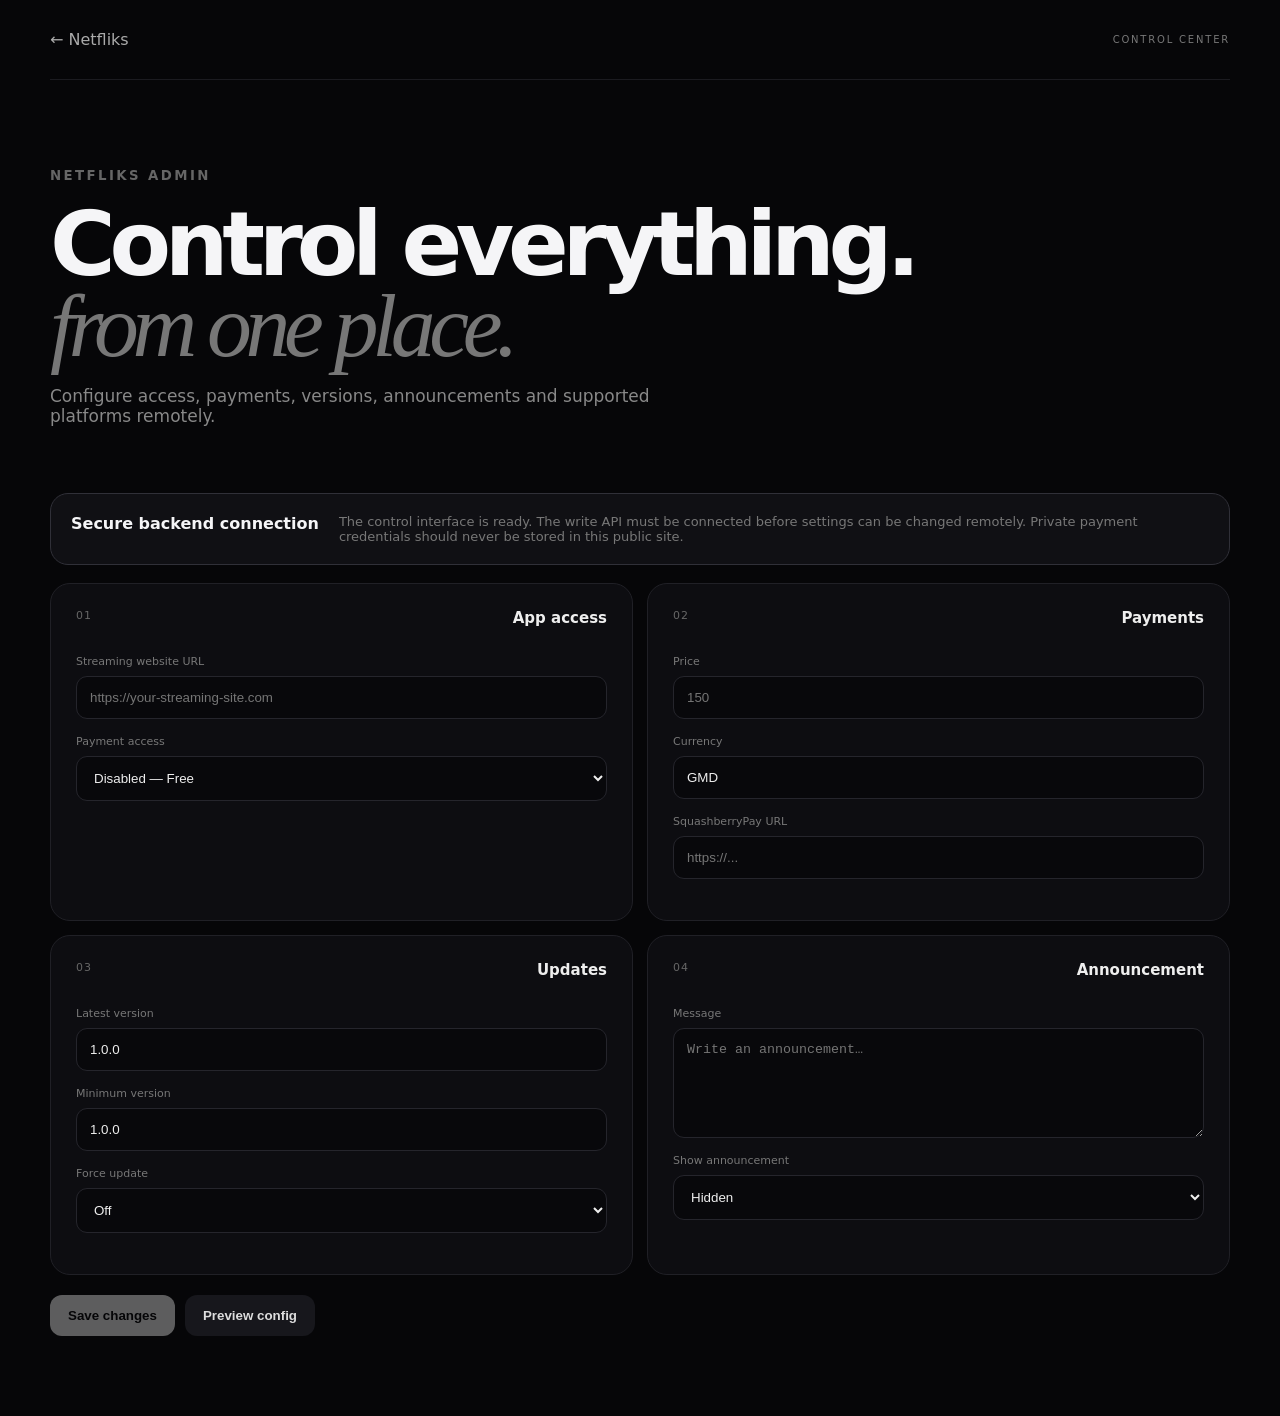
==== admin.html @ f32c129e "Redesign Netfliks site with animated product experience and admin console" ====
<!doctype html>
<html lang="en">
<head>
<meta charset="utf-8"><meta name="viewport" content="width=device-width,initial-scale=1">
<title>Netfliks Control Center</title><link rel="stylesheet" href="admin.css">
</head>
<body>
<div class="admin-shell">
<header><a href="index.html" class="back">← Netfliks</a><span class="badge">CONTROL CENTER</span></header>
<section class="admin-hero"><small>NETFLIKS ADMIN</small><h1>Control everything.<br><i>from one place.</i></h1><p>Configure access, payments, versions, announcements and supported platforms remotely.</p></section>
<div class="notice"><b>Secure backend connection</b><span>The control interface is ready. The write API must be connected before settings can be changed remotely. Private payment credentials should never be stored in this public site.</span></div>
<section class="panel-grid">
<article class="panel"><div class="panel-top"><span>01</span><b>App access</b></div><label>Streaming website URL<input id="siteUrl" placeholder="https://your-streaming-site.com"></label><label>Payment access<select id="paymentEnabled"><option value="false">Disabled — Free</option><option value="true">Enabled — Paid</option></select></label></article>
<article class="panel"><div class="panel-top"><span>02</span><b>Payments</b></div><label>Price<input id="price" type="number" placeholder="150"></label><label>Currency<input id="currency" value="GMD"></label><label>SquashberryPay URL<input id="paymentUrl" placeholder="https://..."></label></article>
<article class="panel"><div class="panel-top"><span>03</span><b>Updates</b></div><label>Latest version<input id="latestVersion" value="1.0.0"></label><label>Minimum version<input id="minimumVersion" value="1.0.0"></label><label>Force update<select id="forceUpdate"><option value="false">Off</option><option value="true">On</option></select></label></article>
<article class="panel"><div class="panel-top"><span>04</span><b>Announcement</b></div><label>Message<textarea id="announcement" placeholder="Write an announcement…"></textarea></label><label>Show announcement<select id="announcementEnabled"><option value="false">Hidden</option><option value="true">Visible</option></select></label></article>
</section>
<div class="admin-actions"><button id="save" disabled>Save changes</button><button id="preview">Preview config</button></div>
<pre id="output"></pre>
</div><script src="admin.js"></script>
</body></html>
---- admin.css ----
*{box-sizing:border-box}body{margin:0;background:#060608;color:#f5f5f7;font-family:Inter,system-ui,sans-serif}.admin-shell{width:min(1180px,calc(100% - 36px));margin:auto;padding-bottom:80px}header{height:80px;display:flex;align-items:center;justify-content:space-between;border-bottom:1px solid #1b1b20}.back{color:#aaa;text-decoration:none}.badge{font-size:10px;letter-spacing:.18em;color:#777}.admin-hero{padding:85px 0 50px}.admin-hero small{color:#666;letter-spacing:.18em;font-weight:800}.admin-hero h1{font-size:clamp(52px,7vw,90px);line-height:.9;letter-spacing:-.07em;margin:20px 0}.admin-hero i{font-family:Georgia,serif;color:#777;font-weight:400}.admin-hero p{color:#888;max-width:620px;font-size:17px}.notice{border:1px solid #303038;border-radius:18px;padding:20px;background:#101014;display:flex;gap:20px;margin-bottom:18px}.notice b{white-space:nowrap}.notice span{color:#777;font-size:13px}.panel-grid{display:grid;grid-template-columns:1fr 1fr;gap:14px}.panel{border:1px solid #202026;border-radius:20px;padding:25px;background:#0d0d11}.panel-top{display:flex;justify-content:space-between;color:#666;font-size:11px;letter-spacing:.08em;margin-bottom:28px}.panel-top b{color:#eee;font-size:15px;letter-spacing:0}.panel label{display:block;color:#777;font-size:11px;margin:16px 0}.panel input,.panel select,.panel textarea{display:block;width:100%;margin-top:8px;background:#08080b;border:1px solid #25252c;border-radius:11px;padding:13px;color:#eee;outline:none}.panel textarea{min-height:110px;resize:vertical}.admin-actions{display:flex;gap:10px;margin-top:20px}.admin-actions button{border:0;border-radius:12px;padding:13px 18px;font-weight:800;cursor:pointer}.admin-actions button:first-child{background:#fff;color:#050507}.admin-actions button:disabled{opacity:.35;cursor:not-allowed}.admin-actions button:last-child{background:#17171c;color:#ddd}pre{display:none;margin-top:20px;background:#0b0b0e;border:1px solid #202026;border-radius:15px;padding:18px;white-space:pre-wrap;color:#aaa}@media(max-width:700px){.panel-grid{grid-template-columns:1fr}.notice{display:block}.notice span{display:block;margin-top:10px}}
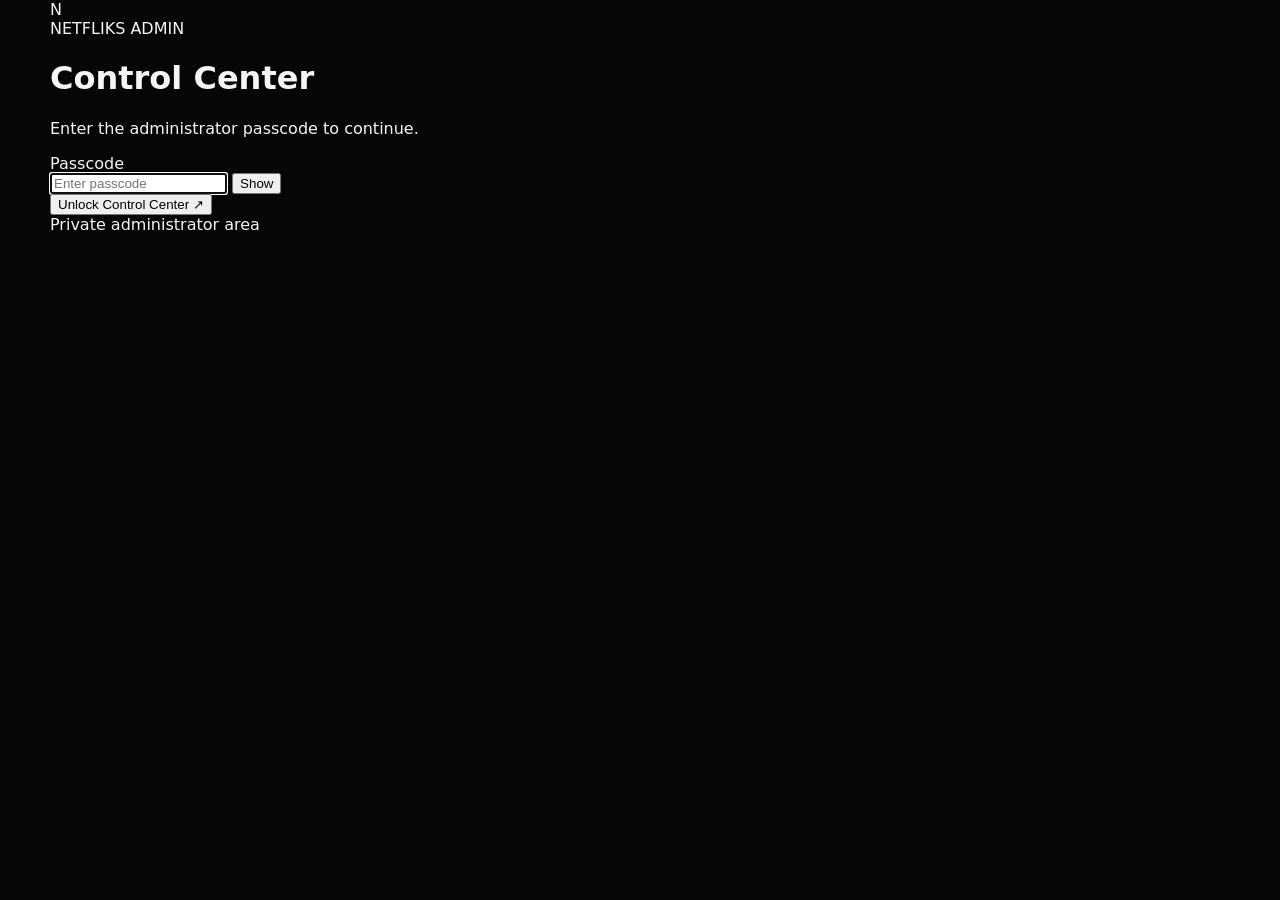
==== commit 7ccad271: "feat: add protected Netfliks admin gate" ====
--- a/admin.html
+++ b/admin.html
@@ -2,20 +2,83 @@
 <html lang="en">
 <head>
 <meta charset="utf-8"><meta name="viewport" content="width=device-width,initial-scale=1">
-<title>Netfliks Control Center</title><link rel="stylesheet" href="admin.css">
+<title>Netfliks Control Center</title>
+<link rel="stylesheet" href="admin.css">
 </head>
 <body>
 <div class="admin-shell">
-<header><a href="index.html" class="back">← Netfliks</a><span class="badge">CONTROL CENTER</span></header>
-<section class="admin-hero"><small>NETFLIKS ADMIN</small><h1>Control everything.<br><i>from one place.</i></h1><p>Configure access, payments, versions, announcements and supported platforms remotely.</p></section>
-<div class="notice"><b>Secure backend connection</b><span>The control interface is ready. The write API must be connected before settings can be changed remotely. Private payment credentials should never be stored in this public site.</span></div>
-<section class="panel-grid">
-<article class="panel"><div class="panel-top"><span>01</span><b>App access</b></div><label>Streaming website URL<input id="siteUrl" placeholder="https://your-streaming-site.com"></label><label>Payment access<select id="paymentEnabled"><option value="false">Disabled — Free</option><option value="true">Enabled — Paid</option></select></label></article>
-<article class="panel"><div class="panel-top"><span>02</span><b>Payments</b></div><label>Price<input id="price" type="number" placeholder="150"></label><label>Currency<input id="currency" value="GMD"></label><label>SquashberryPay URL<input id="paymentUrl" placeholder="https://..."></label></article>
-<article class="panel"><div class="panel-top"><span>03</span><b>Updates</b></div><label>Latest version<input id="latestVersion" value="1.0.0"></label><label>Minimum version<input id="minimumVersion" value="1.0.0"></label><label>Force update<select id="forceUpdate"><option value="false">Off</option><option value="true">On</option></select></label></article>
-<article class="panel"><div class="panel-top"><span>04</span><b>Announcement</b></div><label>Message<textarea id="announcement" placeholder="Write an announcement…"></textarea></label><label>Show announcement<select id="announcementEnabled"><option value="false">Hidden</option><option value="true">Visible</option></select></label></article>
-</section>
-<div class="admin-actions"><button id="save" disabled>Save changes</button><button id="preview">Preview config</button></div>
-<pre id="output"></pre>
-</div><script src="admin.js"></script>
-</body></html>+  <div id="loginGate" class="login-gate">
+    <div class="login-card">
+      <div class="login-mark">N</div>
+      <div class="login-kicker">NETFLIKS ADMIN</div>
+      <h1>Control Center</h1>
+      <p>Enter the administrator passcode to continue.</p>
+      <form id="loginForm" autocomplete="off">
+        <label for="passcode">Passcode</label>
+        <div class="pass-wrap">
+          <input id="passcode" type="password" inputmode="text" autocomplete="current-password" placeholder="Enter passcode" autofocus>
+          <button type="button" id="togglePass" aria-label="Show passcode">Show</button>
+        </div>
+        <div id="loginError" class="login-error" aria-live="polite"></div>
+        <button class="login-button" type="submit">Unlock Control Center <span>↗</span></button>
+      </form>
+      <div class="login-foot">Private administrator area</div>
+    </div>
+  </div>
+
+  <div id="adminApp" class="admin-app" hidden>
+    <header>
+      <a href="index.html" class="back">← Netfliks</a>
+      <span class="badge">CONTROL CENTER</span>
+      <button id="lock" class="lock-button" type="button">Lock</button>
+    </header>
+
+    <section class="admin-hero">
+      <small>NETFLIKS ADMIN</small>
+      <h1>Control everything.<br><i>from one place.</i></h1>
+      <p>Configure access, payments, versions, announcements and supported platforms remotely.</p>
+    </section>
+
+    <div class="notice">
+      <b>Secure backend connection</b>
+      <span>The control interface is protected by an administrator gate. Remote saving still requires the secure backend connection; never place private payment credentials or API tokens in this public page.</span>
+    </div>
+
+    <section class="panel-grid">
+      <article class="panel">
+        <div class="panel-top"><span>01</span><b>App access</b></div>
+        <label>Streaming website URL<input id="siteUrl" placeholder="https://your-streaming-site.com"></label>
+        <label>Payment access<select id="paymentEnabled"><option value="false">Disabled — Free</option><option value="true">Enabled — Paid</option></select></label>
+      </article>
+
+      <article class="panel">
+        <div class="panel-top"><span>02</span><b>Payments</b></div>
+        <label>Price<input id="price" type="number" placeholder="150"></label>
+        <label>Currency<input id="currency" value="GMD"></label>
+        <label>SquashberryPay URL<input id="paymentUrl" placeholder="https://..."></label>
+      </article>
+
+      <article class="panel">
+        <div class="panel-top"><span>03</span><b>Updates</b></div>
+        <label>Latest version<input id="latestVersion" value="1.0.0"></label>
+        <label>Minimum version<input id="minimumVersion" value="1.0.0"></label>
+        <label>Force update<select id="forceUpdate"><option value="false">Off</option><option value="true">On</option></select></label>
+      </article>
+
+      <article class="panel">
+        <div class="panel-top"><span>04</span><b>Announcement</b></div>
+        <label>Message<textarea id="announcement" placeholder="Write an announcement…"></textarea></label>
+        <label>Show announcement<select id="announcementEnabled"><option value="false">Hidden</option><option value="true">Visible</option></select></label>
+      </article>
+    </section>
+
+    <div class="admin-actions">
+      <button id="save" disabled>Save changes</button>
+      <button id="preview">Preview config</button>
+    </div>
+    <pre id="output"></pre>
+  </div>
+</div>
+<script src="admin.js"></script>
+</body>
+</html>
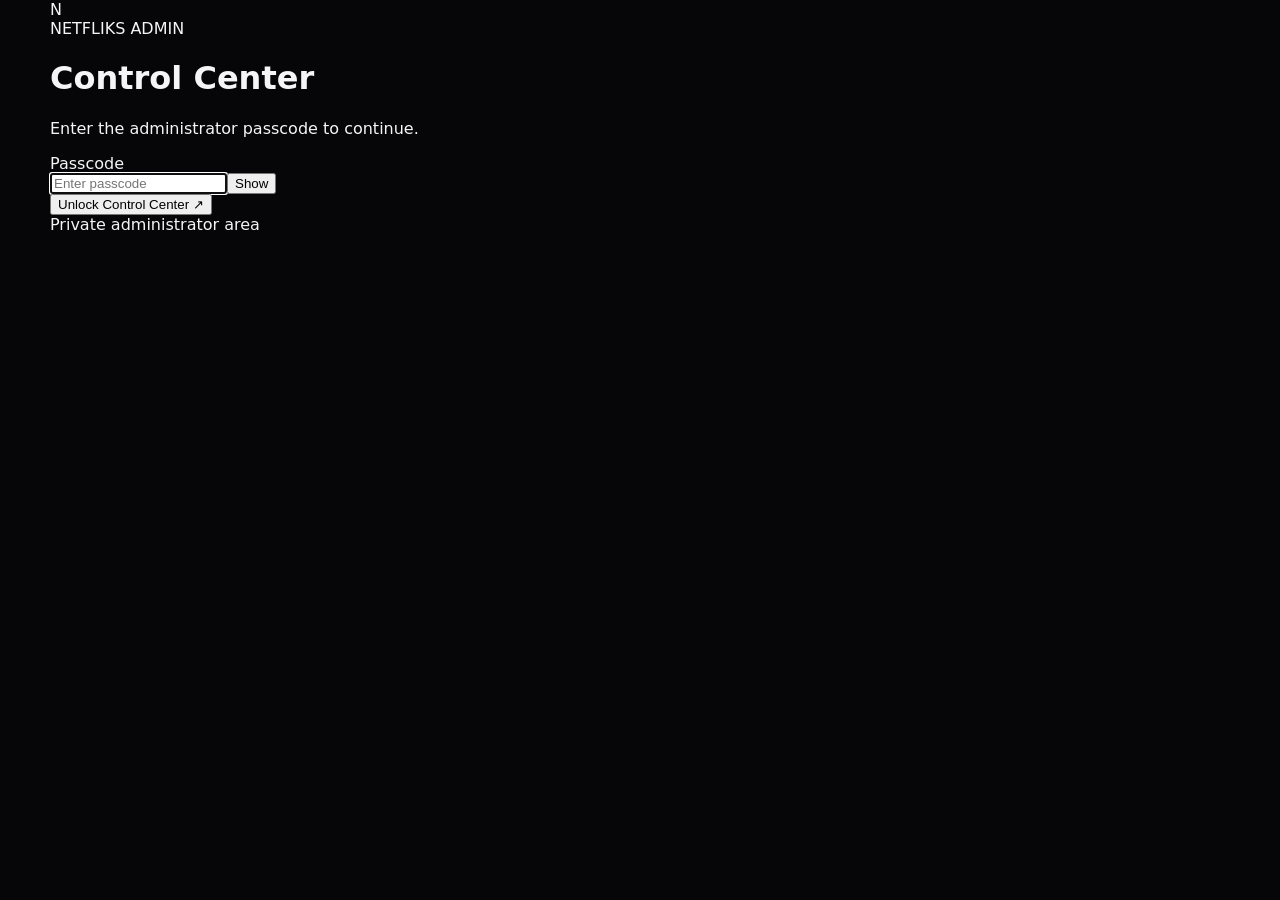
==== commit 09b09cd8: "feat: add Netfliks admin passcode screen" ====
--- a/admin.html
+++ b/admin.html
@@ -2,83 +2,33 @@
 <html lang="en">
 <head>
 <meta charset="utf-8"><meta name="viewport" content="width=device-width,initial-scale=1">
-<title>Netfliks Control Center</title>
-<link rel="stylesheet" href="admin.css">
+<title>Netfliks Control Center</title><link rel="stylesheet" href="admin.css">
 </head>
 <body>
 <div class="admin-shell">
-  <div id="loginGate" class="login-gate">
-    <div class="login-card">
-      <div class="login-mark">N</div>
-      <div class="login-kicker">NETFLIKS ADMIN</div>
-      <h1>Control Center</h1>
-      <p>Enter the administrator passcode to continue.</p>
-      <form id="loginForm" autocomplete="off">
-        <label for="passcode">Passcode</label>
-        <div class="pass-wrap">
-          <input id="passcode" type="password" inputmode="text" autocomplete="current-password" placeholder="Enter passcode" autofocus>
-          <button type="button" id="togglePass" aria-label="Show passcode">Show</button>
-        </div>
-        <div id="loginError" class="login-error" aria-live="polite"></div>
-        <button class="login-button" type="submit">Unlock Control Center <span>↗</span></button>
-      </form>
-      <div class="login-foot">Private administrator area</div>
-    </div>
-  </div>
+<div id="loginGate" class="login-gate">
+<div class="login-card">
+<div class="login-mark">N</div><div class="login-kicker">NETFLIKS ADMIN</div>
+<h1>Control Center</h1><p>Enter the administrator passcode to continue.</p>
+<form id="loginForm" autocomplete="off">
+<label for="passcode">Passcode</label>
+<div class="pass-wrap"><input id="passcode" type="password" autocomplete="current-password" placeholder="Enter passcode" autofocus><button type="button" id="togglePass">Show</button></div>
+<div id="loginError" class="login-error" aria-live="polite"></div>
+<button class="login-button" type="submit">Unlock Control Center <span>↗</span></button>
+</form><div class="login-foot">Private administrator area</div>
+</div></div>
 
-  <div id="adminApp" class="admin-app" hidden>
-    <header>
-      <a href="index.html" class="back">← Netfliks</a>
-      <span class="badge">CONTROL CENTER</span>
-      <button id="lock" class="lock-button" type="button">Lock</button>
-    </header>
-
-    <section class="admin-hero">
-      <small>NETFLIKS ADMIN</small>
-      <h1>Control everything.<br><i>from one place.</i></h1>
-      <p>Configure access, payments, versions, announcements and supported platforms remotely.</p>
-    </section>
-
-    <div class="notice">
-      <b>Secure backend connection</b>
-      <span>The control interface is protected by an administrator gate. Remote saving still requires the secure backend connection; never place private payment credentials or API tokens in this public page.</span>
-    </div>
-
-    <section class="panel-grid">
-      <article class="panel">
-        <div class="panel-top"><span>01</span><b>App access</b></div>
-        <label>Streaming website URL<input id="siteUrl" placeholder="https://your-streaming-site.com"></label>
-        <label>Payment access<select id="paymentEnabled"><option value="false">Disabled — Free</option><option value="true">Enabled — Paid</option></select></label>
-      </article>
-
-      <article class="panel">
-        <div class="panel-top"><span>02</span><b>Payments</b></div>
-        <label>Price<input id="price" type="number" placeholder="150"></label>
-        <label>Currency<input id="currency" value="GMD"></label>
-        <label>SquashberryPay URL<input id="paymentUrl" placeholder="https://..."></label>
-      </article>
-
-      <article class="panel">
-        <div class="panel-top"><span>03</span><b>Updates</b></div>
-        <label>Latest version<input id="latestVersion" value="1.0.0"></label>
-        <label>Minimum version<input id="minimumVersion" value="1.0.0"></label>
-        <label>Force update<select id="forceUpdate"><option value="false">Off</option><option value="true">On</option></select></label>
-      </article>
-
-      <article class="panel">
-        <div class="panel-top"><span>04</span><b>Announcement</b></div>
-        <label>Message<textarea id="announcement" placeholder="Write an announcement…"></textarea></label>
-        <label>Show announcement<select id="announcementEnabled"><option value="false">Hidden</option><option value="true">Visible</option></select></label>
-      </article>
-    </section>
-
-    <div class="admin-actions">
-      <button id="save" disabled>Save changes</button>
-      <button id="preview">Preview config</button>
-    </div>
-    <pre id="output"></pre>
-  </div>
-</div>
+<div id="adminApp" class="admin-app" hidden>
+<header><a href="index.html" class="back">← Netfliks</a><span class="badge">CONTROL CENTER</span><button id="lock" class="lock-button" type="button">Lock</button></header>
+<section class="admin-hero"><small>NETFLIKS ADMIN</small><h1>Control everything.<br><i>from one place.</i></h1><p>Configure access, payments, versions, announcements and supported platforms remotely.</p></section>
+<div class="notice"><b>Protected control interface</b><span>Administrator access is gated before the control interface is shown. Private payment credentials and API tokens must stay on the secure backend.</span></div>
+<section class="panel-grid">
+<article class="panel"><div class="panel-top"><span>01</span><b>App access</b></div><label>Streaming website URL<input id="siteUrl" placeholder="https://your-streaming-site.com"></label><label>Payment access<select id="paymentEnabled"><option value="false">Disabled — Free</option><option value="true">Enabled — Paid</option></select></label></article>
+<article class="panel"><div class="panel-top"><span>02</span><b>Payments</b></div><label>Price<input id="price" type="number" placeholder="150"></label><label>Currency<input id="currency" value="GMD"></label><label>SquashberryPay URL<input id="paymentUrl" placeholder="https://..."></label></article>
+<article class="panel"><div class="panel-top"><span>03</span><b>Updates</b></div><label>Latest version<input id="latestVersion" value="1.0.0"></label><label>Minimum version<input id="minimumVersion" value="1.0.0"></label><label>Force update<select id="forceUpdate"><option value="false">Off</option><option value="true">On</option></select></label></article>
+<article class="panel"><div class="panel-top"><span>04</span><b>Announcement</b></div><label>Message<textarea id="announcement" placeholder="Write an announcement…"></textarea></label><label>Show announcement<select id="announcementEnabled"><option value="false">Hidden</option><option value="true">Visible</option></select></label></article>
+</section>
+<div class="admin-actions"><button id="save" disabled>Save changes</button><button id="preview">Preview config</button></div><pre id="output"></pre>
+</div></div>
 <script src="admin.js"></script>
-</body>
-</html>+</body></html>
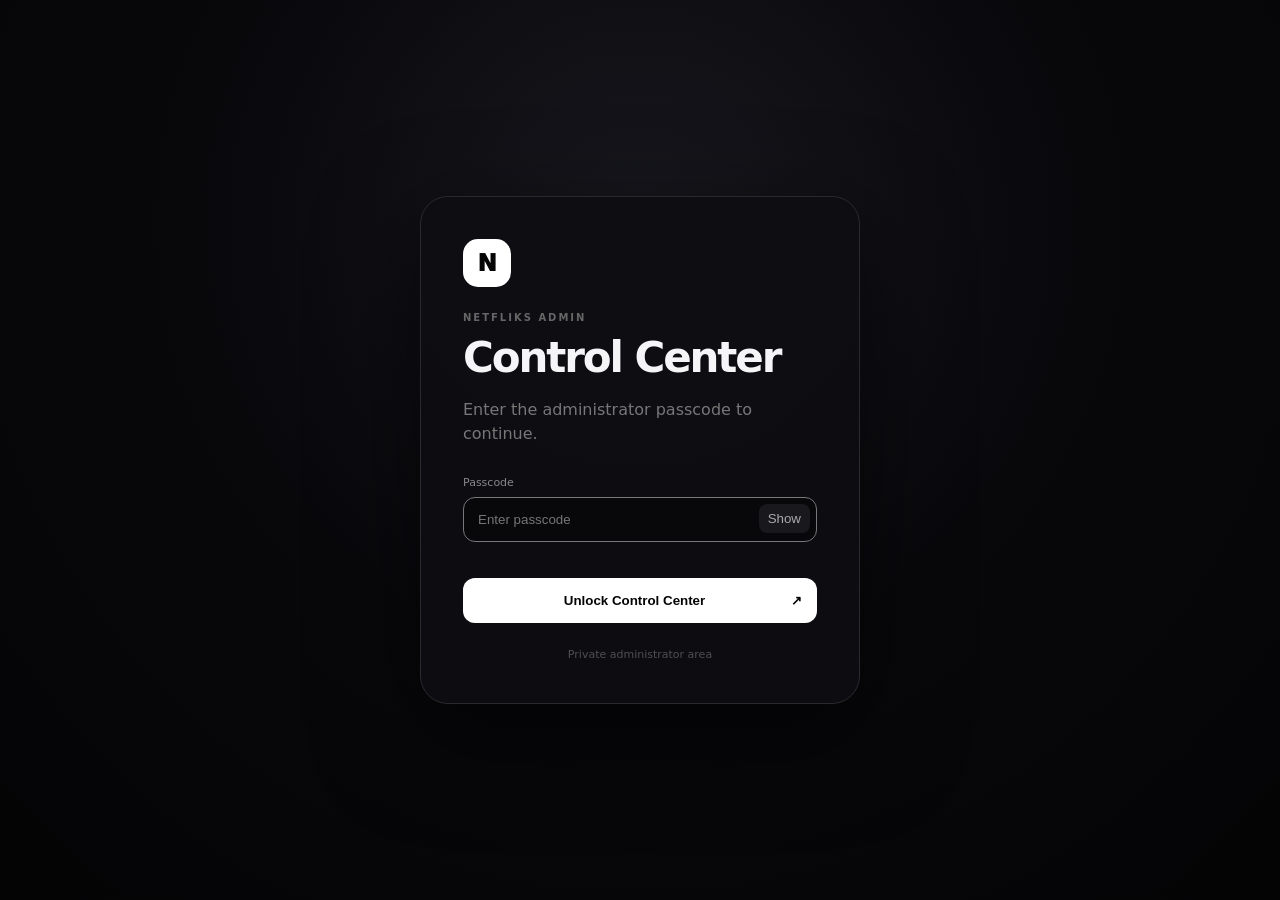
==== commit 1dec6448: "chore: add favicon to admin console" ====
--- a/admin.html
+++ b/admin.html
@@ -1,6 +1,7 @@
 <!doctype html>
 <html lang="en">
 <head>
+<link rel="icon" href="favicon.svg" type="image/svg+xml">
 <meta charset="utf-8"><meta name="viewport" content="width=device-width,initial-scale=1">
 <title>Netfliks Control Center</title><link rel="stylesheet" href="admin.css">
 </head>
--- a/admin.css
+++ b/admin.css
@@ -1 +1 @@
-*{box-sizing:border-box}body{margin:0;background:#060608;color:#f5f5f7;font-family:Inter,system-ui,sans-serif}.admin-shell{width:min(1180px,calc(100% - 36px));margin:auto;padding-bottom:80px}header{height:80px;display:flex;align-items:center;justify-content:space-between;border-bottom:1px solid #1b1b20}.back{color:#aaa;text-decoration:none}.badge{font-size:10px;letter-spacing:.18em;color:#777}.admin-hero{padding:85px 0 50px}.admin-hero small{color:#666;letter-spacing:.18em;font-weight:800}.admin-hero h1{font-size:clamp(52px,7vw,90px);line-height:.9;letter-spacing:-.07em;margin:20px 0}.admin-hero i{font-family:Georgia,serif;color:#777;font-weight:400}.admin-hero p{color:#888;max-width:620px;font-size:17px}.notice{border:1px solid #303038;border-radius:18px;padding:20px;background:#101014;display:flex;gap:20px;margin-bottom:18px}.notice b{white-space:nowrap}.notice span{color:#777;font-size:13px}.panel-grid{display:grid;grid-template-columns:1fr 1fr;gap:14px}.panel{border:1px solid #202026;border-radius:20px;padding:25px;background:#0d0d11}.panel-top{display:flex;justify-content:space-between;color:#666;font-size:11px;letter-spacing:.08em;margin-bottom:28px}.panel-top b{color:#eee;font-size:15px;letter-spacing:0}.panel label{display:block;color:#777;font-size:11px;margin:16px 0}.panel input,.panel select,.panel textarea{display:block;width:100%;margin-top:8px;background:#08080b;border:1px solid #25252c;border-radius:11px;padding:13px;color:#eee;outline:none}.panel textarea{min-height:110px;resize:vertical}.admin-actions{display:flex;gap:10px;margin-top:20px}.admin-actions button{border:0;border-radius:12px;padding:13px 18px;font-weight:800;cursor:pointer}.admin-actions button:first-child{background:#fff;color:#050507}.admin-actions button:disabled{opacity:.35;cursor:not-allowed}.admin-actions button:last-child{background:#17171c;color:#ddd}pre{display:none;margin-top:20px;background:#0b0b0e;border:1px solid #202026;border-radius:15px;padding:18px;white-space:pre-wrap;color:#aaa}@media(max-width:700px){.panel-grid{grid-template-columns:1fr}.notice{display:block}.notice span{display:block;margin-top:10px}}+*{box-sizing:border-box}body{margin:0;background:#060608;color:#f5f5f7;font-family:Inter,system-ui,-apple-system,BlinkMacSystemFont,"Segoe UI",sans-serif}.admin-shell{min-height:100vh}.admin-app{width:min(1180px,calc(100% - 36px));margin:auto;padding-bottom:80px}[hidden]{display:none!important}header{height:80px;display:flex;align-items:center;justify-content:space-between;border-bottom:1px solid #1b1b20}.back{color:#aaa;text-decoration:none}.back:hover{color:#fff}.badge{font-size:10px;letter-spacing:.18em;color:#777;font-weight:800}.lock-button{border:1px solid #2b2b31;background:#111115;color:#ddd;border-radius:10px;padding:10px 14px;cursor:pointer}.admin-hero{padding:85px 0 50px}.admin-hero small{color:#666;letter-spacing:.18em;font-weight:800}.admin-hero h1{font-size:clamp(52px,7vw,92px);line-height:.92;letter-spacing:-.07em;margin:18px 0 22px}.admin-hero h1 i{font-family:Georgia,serif;font-weight:400;color:#888}.admin-hero p{color:#888;max-width:650px;font-size:17px;line-height:1.6}.notice{border:1px solid #303038;border-radius:18px;padding:20px;background:#101014;display:flex;gap:20px;margin-bottom:18px}.notice b{white-space:nowrap}.notice span{color:#777;font-size:13px;line-height:1.5}.panel-grid{display:grid;grid-template-columns:1fr 1fr;gap:14px}.panel{border:1px solid #202026;border-radius:20px;padding:25px;background:#0d0d11}.panel-top{display:flex;justify-content:space-between;color:#666;font-size:11px;letter-spacing:.08em;margin-bottom:28px}.panel-top b{color:#eee;font-size:15px;letter-spacing:0}.panel label{display:block;color:#777;font-size:11px;margin:16px 0}.panel input,.panel select,.panel textarea{display:block;width:100%;margin-top:8px;background:#08080b;border:1px solid #25252c;border-radius:11px;padding:13px;color:#eee;outline:none}.panel textarea{min-height:110px;resize:vertical}.panel input:focus,.panel select:focus,.panel textarea:focus{border-color:#666}.admin-actions{display:flex;gap:10px;margin-top:20px}.admin-actions button{border:0;border-radius:12px;padding:13px 18px;font-weight:800;cursor:pointer}.admin-actions button:first-child{background:#fff;color:#050505}.admin-actions button:last-child{background:#19191e;color:#ddd}.admin-actions button:disabled{opacity:.3;cursor:not-allowed}#output{display:none;margin-top:20px;background:#0b0b0e;border:1px solid #202026;border-radius:15px;padding:18px;color:#aaa;overflow:auto}.login-gate{min-height:100vh;display:grid;place-items:center;padding:24px;background:radial-gradient(circle at 50% 25%,#17171e 0,#08080b 48%,#040405 100%)}.login-card{width:min(440px,100%);padding:42px;border:1px solid #292930;border-radius:28px;background:rgba(14,14,18,.92);box-shadow:0 30px 100px rgba(0,0,0,.55)}.login-mark{width:48px;height:48px;border-radius:15px;display:grid;place-items:center;background:#fff;color:#050505;font-weight:950;font-size:23px;margin-bottom:25px}.login-kicker{font-size:10px;letter-spacing:.2em;color:#666;font-weight:900}.login-card h1{font-size:42px;letter-spacing:-.05em;margin:10px 0}.login-card p{color:#777;line-height:1.5;margin-bottom:30px}.login-card label{display:block;color:#888;font-size:11px;margin-bottom:8px}.pass-wrap{position:relative}.pass-wrap input{width:100%;background:#08080b;border:1px solid #292930;border-radius:12px;padding:14px 70px 14px 14px;color:#fff;outline:none}.pass-wrap input:focus{border-color:#777}.pass-wrap button{position:absolute;right:7px;top:7px;border:0;background:#18181d;color:#aaa;border-radius:8px;padding:7px 9px;cursor:pointer}.login-error{height:20px;color:#ff6b6b;font-size:12px;margin-top:9px}.login-button{width:100%;margin-top:7px;border:0;border-radius:12px;padding:15px;background:#fff;color:#050505;font-weight:900;cursor:pointer}.login-button span{float:right}.login-foot{text-align:center;color:#4e4e55;font-size:11px;margin-top:25px}@media(max-width:700px){.panel-grid{grid-template-columns:1fr}.notice{display:block}.notice span{display:block;margin-top:8px}.admin-hero{padding-top:55px}.login-card{padding:30px}}
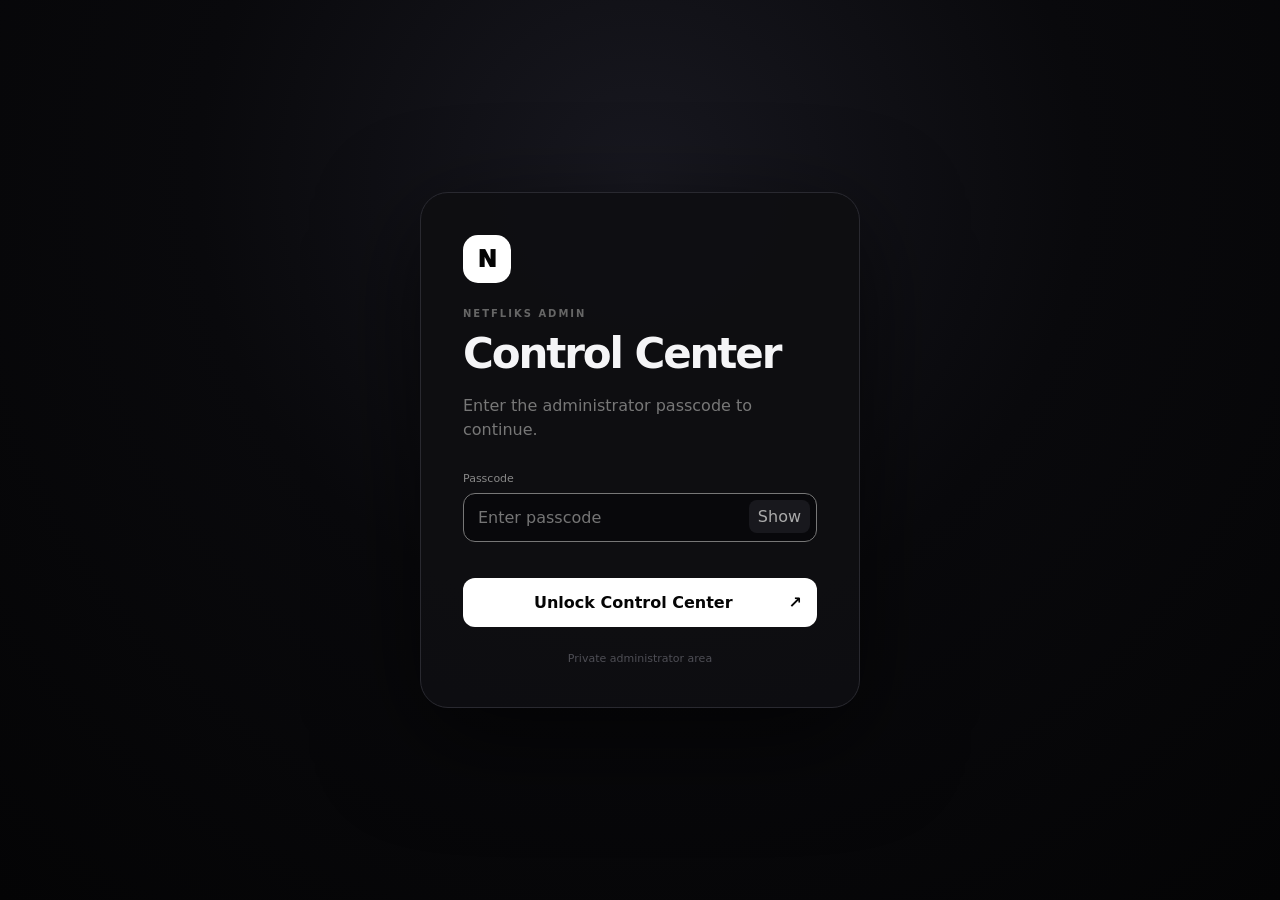
==== commit 7ad48d8d: "feat: add remote announcement action controls" ====
--- a/admin.html
+++ b/admin.html
@@ -1,35 +1,133 @@
 <!doctype html>
 <html lang="en">
 <head>
+<meta charset="utf-8">
+<meta name="viewport" content="width=device-width,initial-scale=1">
+<meta name="theme-color" content="#060608">
 <link rel="icon" href="favicon.svg" type="image/svg+xml">
-<meta charset="utf-8"><meta name="viewport" content="width=device-width,initial-scale=1">
-<title>Netfliks Control Center</title><link rel="stylesheet" href="admin.css">
+<title>Netfliks Control Center</title>
+<link rel="stylesheet" href="admin.css">
 </head>
 <body>
 <div class="admin-shell">
 <div id="loginGate" class="login-gate">
-<div class="login-card">
-<div class="login-mark">N</div><div class="login-kicker">NETFLIKS ADMIN</div>
-<h1>Control Center</h1><p>Enter the administrator passcode to continue.</p>
-<form id="loginForm" autocomplete="off">
-<label for="passcode">Passcode</label>
-<div class="pass-wrap"><input id="passcode" type="password" autocomplete="current-password" placeholder="Enter passcode" autofocus><button type="button" id="togglePass">Show</button></div>
-<div id="loginError" class="login-error" aria-live="polite"></div>
-<button class="login-button" type="submit">Unlock Control Center <span>↗</span></button>
-</form><div class="login-foot">Private administrator area</div>
-</div></div>
+  <div class="login-card">
+    <div class="login-mark">N</div>
+    <div class="login-kicker">NETFLIKS ADMIN</div>
+    <h1>Control Center</h1>
+    <p>Enter the administrator passcode to continue.</p>
+    <form id="loginForm" autocomplete="off">
+      <label for="passcode">Passcode</label>
+      <div class="pass-wrap">
+        <input id="passcode" type="password" autocomplete="current-password" placeholder="Enter passcode" autofocus>
+        <button type="button" id="togglePass">Show</button>
+      </div>
+      <div id="loginError" class="login-error" aria-live="polite"></div>
+      <button class="login-button" type="submit">Unlock Control Center <span>↗</span></button>
+    </form>
+    <div class="login-foot">Private administrator area</div>
+  </div>
+</div>
 
 <div id="adminApp" class="admin-app" hidden>
-<header><a href="index.html" class="back">← Netfliks</a><span class="badge">CONTROL CENTER</span><button id="lock" class="lock-button" type="button">Lock</button></header>
-<section class="admin-hero"><small>NETFLIKS ADMIN</small><h1>Control everything.<br><i>from one place.</i></h1><p>Configure access, payments, versions, announcements and supported platforms remotely.</p></section>
-<div class="notice"><b>Protected control interface</b><span>Administrator access is gated before the control interface is shown. Private payment credentials and API tokens must stay on the secure backend.</span></div>
-<section class="panel-grid">
-<article class="panel"><div class="panel-top"><span>01</span><b>App access</b></div><label>Streaming website URL<input id="siteUrl" placeholder="https://your-streaming-site.com"></label><label>Payment access<select id="paymentEnabled"><option value="false">Disabled — Free</option><option value="true">Enabled — Paid</option></select></label></article>
-<article class="panel"><div class="panel-top"><span>02</span><b>Payments</b></div><label>Price<input id="price" type="number" placeholder="150"></label><label>Currency<input id="currency" value="GMD"></label><label>SquashberryPay URL<input id="paymentUrl" placeholder="https://..."></label></article>
-<article class="panel"><div class="panel-top"><span>03</span><b>Updates</b></div><label>Latest version<input id="latestVersion" value="1.0.0"></label><label>Minimum version<input id="minimumVersion" value="1.0.0"></label><label>Force update<select id="forceUpdate"><option value="false">Off</option><option value="true">On</option></select></label></article>
-<article class="panel"><div class="panel-top"><span>04</span><b>Announcement</b></div><label>Message<textarea id="announcement" placeholder="Write an announcement…"></textarea></label><label>Show announcement<select id="announcementEnabled"><option value="false">Hidden</option><option value="true">Visible</option></select></label></article>
-</section>
-<div class="admin-actions"><button id="save" disabled>Save changes</button><button id="preview">Preview config</button></div><pre id="output"></pre>
-</div></div>
+  <header class="admin-header">
+    <a href="index.html" class="back">← Netfliks</a>
+    <div class="header-center"><span class="badge">CONTROL CENTER</span></div>
+    <button id="lock" class="lock-button" type="button">Lock</button>
+  </header>
+
+  <section class="admin-hero">
+    <div>
+      <small>NETFLIKS ADMIN</small>
+      <h1>Control everything.<br><i>from one place.</i></h1>
+      <p>Monitor your audience and remotely control access, payments, versions and announcements.</p>
+    </div>
+    <div class="hero-status"><span class="status-dot"></span><span id="apiStatus">Checking API…</span></div>
+  </section>
+
+  <nav class="tabs" aria-label="Admin sections">
+    <button class="tab active" data-tab="overview">Overview</button>
+    <button class="tab" data-tab="settings">Settings</button>
+  </nav>
+
+  <main>
+    <section id="overviewTab" class="tab-panel active">
+      <div class="overview-toolbar">
+        <div><small>LIVE OVERVIEW</small><h2>Your Netfliks at a glance</h2></div>
+        <button id="refreshStats" class="refresh-button">↻ Refresh</button>
+      </div>
+
+      <div class="stat-grid">
+        <article class="stat-card"><span>Total users</span><strong id="totalUsers">—</strong><small>Registered devices</small></article>
+        <article class="stat-card online"><span>Online now</span><strong id="onlineUsers">—</strong><small>Seen within the last 15 minutes</small></article>
+        <article class="stat-card"><span>Activated</span><strong id="activatedUsers">—</strong><small>Users with active access</small></article>
+        <article class="stat-card"><span>New today</span><strong id="newUsersToday">—</strong><small>First-time users today</small></article>
+      </div>
+
+      <div class="chart-grid">
+        <article class="chart-card wide">
+          <div class="chart-head"><div><small>ENGAGEMENT</small><h3>Daily active users</h3></div><span>30 days</span></div>
+          <div id="activityChart" class="chart"></div>
+        </article>
+
+        <article class="chart-card">
+          <div class="chart-head"><div><small>GROWTH</small><h3>New users</h3></div><span>30 days</span></div>
+          <div id="newUsersChart" class="chart"></div>
+        </article>
+      </div>
+
+      <div class="bottom-grid">
+        <article class="chart-card">
+          <div class="chart-head"><div><small>VERSIONS</small><h3>Installed versions</h3></div></div>
+          <div id="versionList" class="version-list"></div>
+        </article>
+        <article class="chart-card">
+          <div class="chart-head"><div><small>ACCESS</small><h3>Activation status</h3></div></div>
+          <div class="access-stats">
+            <div><span>Active codes</span><strong id="activeCodes">—</strong></div>
+            <div><span>Expired codes</span><strong id="expiredCodes">—</strong></div>
+            <div><span>Total codes</span><strong id="totalCodes">—</strong></div>
+          </div>
+        </article>
+      </div>
+      <div id="statsError" class="panel-error"></div>
+    </section>
+
+    <section id="settingsTab" class="tab-panel">
+      <div class="settings-head"><small>SETTINGS</small><h2>Remote configuration</h2><p>Changes here are stored in Cloudflare D1 and picked up by Netfliks installations remotely.</p></div>
+
+      <div class="notice"><b>Protected backend</b><span>Payment secrets and private API credentials stay server-side. This panel only changes the public configuration values.</span></div>
+
+      <section class="panel-grid">
+        <article class="panel"><div class="panel-top"><span>01</span><b>App access</b></div><label>Streaming website URL<input id="siteUrl" placeholder="https://your-streaming-site.com"></label><label>Payment access<select id="paymentEnabled"><option value="false">Disabled — Free</option><option value="true">Enabled — Paid</option></select></label></article>
+        <article class="panel"><div class="panel-top"><span>02</span><b>Payments</b></div><label>Price<input id="price" type="number" placeholder="150"></label><label>Currency<input id="currency" value="GMD"></label><label>SquashberryPay URL<input id="paymentUrl" placeholder="https://..."></label></article>
+        <article class="panel"><div class="panel-top"><span>03</span><b>Updates</b></div><label>Latest version<input id="latestVersion" value="1.0.0"></label><label>Minimum version<input id="minimumVersion" value="1.0.0"></label><label>Force update<select id="forceUpdate"><option value="false">Off</option><option value="true">On</option></select></label></article>
+        <article class="panel"><div class="panel-top"><span>04</span><b>Announcement</b></div><label>Message<textarea id="announcement" placeholder="Write an announcement…"></textarea></label><label>Show announcement<select id="announcementEnabled"><option value="false">Hidden</option><option value="true">Visible</option></select></label></article><article class="panel announcement-actions-panel"><div class="panel-top"><span>05</span><b>Announcement action</b></div>
+<label>Action enabled<select id="announcementActionEnabled"><option value="false">Disabled</option><option value="true">Enabled</option></select></label>
+<label>Action type<select id="announcementActionType">
+<option value="none">None</option>
+<option value="share">Share</option>
+<option value="open_link">Open link</option>
+<option value="copy_text">Copy text</option>
+<option value="copy_link">Copy link</option>
+<option value="download">Download Netfliks</option>
+<option value="yes_no">Yes / No</option>
+</select></label>
+<label>Button text<input id="announcementButtonText" value="Take action" placeholder="Share Netfliks"></label>
+<label>Action link<input id="announcementActionUrl" placeholder="https://..."></label>
+<label>Action text<input id="announcementActionText" placeholder="Your editable share/copy text. Use {link} for the action link."></label>
+<label>Yes / No question<input id="announcementQuestion" placeholder="Do you like Netfliks?"></label>
+<div class="two-fields"><label>Yes button<input id="announcementYesText" value="YES"></label><label>No button<input id="announcementNoText" value="NO"></label></div>
+</article>
+      </section>
+
+      <div class="admin-actions"><button id="save">Save changes</button><button id="preview">Preview config</button></div>
+      <div id="saveStatus" class="save-status"></div>
+      <pre id="output"></pre>
+    </section>
+  </main>
+</div>
+</div>
 <script src="admin.js"></script>
-</body></html>+</body>
+</html>
--- a/admin.css
+++ b/admin.css
@@ -1 +1,18 @@
-*{box-sizing:border-box}body{margin:0;background:#060608;color:#f5f5f7;font-family:Inter,system-ui,-apple-system,BlinkMacSystemFont,"Segoe UI",sans-serif}.admin-shell{min-height:100vh}.admin-app{width:min(1180px,calc(100% - 36px));margin:auto;padding-bottom:80px}[hidden]{display:none!important}header{height:80px;display:flex;align-items:center;justify-content:space-between;border-bottom:1px solid #1b1b20}.back{color:#aaa;text-decoration:none}.back:hover{color:#fff}.badge{font-size:10px;letter-spacing:.18em;color:#777;font-weight:800}.lock-button{border:1px solid #2b2b31;background:#111115;color:#ddd;border-radius:10px;padding:10px 14px;cursor:pointer}.admin-hero{padding:85px 0 50px}.admin-hero small{color:#666;letter-spacing:.18em;font-weight:800}.admin-hero h1{font-size:clamp(52px,7vw,92px);line-height:.92;letter-spacing:-.07em;margin:18px 0 22px}.admin-hero h1 i{font-family:Georgia,serif;font-weight:400;color:#888}.admin-hero p{color:#888;max-width:650px;font-size:17px;line-height:1.6}.notice{border:1px solid #303038;border-radius:18px;padding:20px;background:#101014;display:flex;gap:20px;margin-bottom:18px}.notice b{white-space:nowrap}.notice span{color:#777;font-size:13px;line-height:1.5}.panel-grid{display:grid;grid-template-columns:1fr 1fr;gap:14px}.panel{border:1px solid #202026;border-radius:20px;padding:25px;background:#0d0d11}.panel-top{display:flex;justify-content:space-between;color:#666;font-size:11px;letter-spacing:.08em;margin-bottom:28px}.panel-top b{color:#eee;font-size:15px;letter-spacing:0}.panel label{display:block;color:#777;font-size:11px;margin:16px 0}.panel input,.panel select,.panel textarea{display:block;width:100%;margin-top:8px;background:#08080b;border:1px solid #25252c;border-radius:11px;padding:13px;color:#eee;outline:none}.panel textarea{min-height:110px;resize:vertical}.panel input:focus,.panel select:focus,.panel textarea:focus{border-color:#666}.admin-actions{display:flex;gap:10px;margin-top:20px}.admin-actions button{border:0;border-radius:12px;padding:13px 18px;font-weight:800;cursor:pointer}.admin-actions button:first-child{background:#fff;color:#050505}.admin-actions button:last-child{background:#19191e;color:#ddd}.admin-actions button:disabled{opacity:.3;cursor:not-allowed}#output{display:none;margin-top:20px;background:#0b0b0e;border:1px solid #202026;border-radius:15px;padding:18px;color:#aaa;overflow:auto}.login-gate{min-height:100vh;display:grid;place-items:center;padding:24px;background:radial-gradient(circle at 50% 25%,#17171e 0,#08080b 48%,#040405 100%)}.login-card{width:min(440px,100%);padding:42px;border:1px solid #292930;border-radius:28px;background:rgba(14,14,18,.92);box-shadow:0 30px 100px rgba(0,0,0,.55)}.login-mark{width:48px;height:48px;border-radius:15px;display:grid;place-items:center;background:#fff;color:#050505;font-weight:950;font-size:23px;margin-bottom:25px}.login-kicker{font-size:10px;letter-spacing:.2em;color:#666;font-weight:900}.login-card h1{font-size:42px;letter-spacing:-.05em;margin:10px 0}.login-card p{color:#777;line-height:1.5;margin-bottom:30px}.login-card label{display:block;color:#888;font-size:11px;margin-bottom:8px}.pass-wrap{position:relative}.pass-wrap input{width:100%;background:#08080b;border:1px solid #292930;border-radius:12px;padding:14px 70px 14px 14px;color:#fff;outline:none}.pass-wrap input:focus{border-color:#777}.pass-wrap button{position:absolute;right:7px;top:7px;border:0;background:#18181d;color:#aaa;border-radius:8px;padding:7px 9px;cursor:pointer}.login-error{height:20px;color:#ff6b6b;font-size:12px;margin-top:9px}.login-button{width:100%;margin-top:7px;border:0;border-radius:12px;padding:15px;background:#fff;color:#050505;font-weight:900;cursor:pointer}.login-button span{float:right}.login-foot{text-align:center;color:#4e4e55;font-size:11px;margin-top:25px}@media(max-width:700px){.panel-grid{grid-template-columns:1fr}.notice{display:block}.notice span{display:block;margin-top:8px}.admin-hero{padding-top:55px}.login-card{padding:30px}}+*{box-sizing:border-box}
+:root{font-family:Inter,ui-sans-serif,system-ui,-apple-system,BlinkMacSystemFont,"Segoe UI",sans-serif;color:#f5f5f7;background:#060608}
+body{margin:0;background:radial-gradient(circle at 50% -10%,#1a1a22 0,#08080b 36%,#050506 75%);min-height:100vh}
+button,input,select,textarea{font:inherit}
+[hidden]{display:none!important}
+.admin-shell{min-height:100vh}.admin-app{width:min(1240px,calc(100% - 40px));margin:auto;padding-bottom:90px}
+.admin-header{height:82px;display:grid;grid-template-columns:1fr auto 1fr;align-items:center;border-bottom:1px solid #1a1a1f}.back{color:#aaa;text-decoration:none}.back:hover{color:#fff}.header-center{justify-self:center}.badge{font-size:10px;letter-spacing:.2em;color:#777;font-weight:850}.lock-button{justify-self:end;border:1px solid #2b2b31;background:#101014;color:#ddd;border-radius:10px;padding:9px 14px;cursor:pointer}.lock-button:hover{background:#18181d}
+.admin-hero{padding:72px 0 34px;display:flex;justify-content:space-between;gap:30px;align-items:end}.admin-hero small,.settings-head small,.overview-toolbar small{color:#65656d;letter-spacing:.18em;font-weight:850;font-size:10px}.admin-hero h1{font-size:clamp(52px,6.5vw,88px);line-height:.91;letter-spacing:-.07em;margin:16px 0}.admin-hero h1 i{font-family:Georgia,serif;color:#888;font-weight:400}.admin-hero p{max-width:650px;color:#888;font-size:16px;line-height:1.6;margin:0}.hero-status{display:flex;gap:8px;align-items:center;border:1px solid #222229;background:#0d0d11;border-radius:999px;padding:10px 14px;color:#777;font-size:11px;white-space:nowrap}.status-dot{width:7px;height:7px;border-radius:50%;background:#6ce6a1;box-shadow:0 0 16px #6ce6a155}
+.tabs{display:flex;gap:7px;border-bottom:1px solid #1d1d22;margin-bottom:34px}.tab{border:0;background:none;color:#707078;padding:14px 16px;cursor:pointer;border-bottom:2px solid transparent;font-weight:800}.tab.active{color:#fff;border-color:#fff}.tab-panel{display:none}.tab-panel.active{display:block}
+.overview-toolbar{display:flex;justify-content:space-between;align-items:end;margin-bottom:18px}.overview-toolbar h2,.settings-head h2{margin:9px 0 0;font-size:28px;letter-spacing:-.045em}.refresh-button{border:1px solid #292930;background:#111115;color:#ddd;border-radius:10px;padding:10px 13px;cursor:pointer}.refresh-button:hover{background:#19191e}
+.stat-grid{display:grid;grid-template-columns:repeat(4,1fr);gap:12px;margin-bottom:14px}.stat-card{border:1px solid #202027;background:linear-gradient(145deg,#111116,#0b0b0f);border-radius:20px;padding:22px;min-height:150px;display:flex;flex-direction:column;justify-content:space-between}.stat-card span{color:#777;font-size:12px}.stat-card strong{font-size:40px;letter-spacing:-.06em}.stat-card small{color:#4f4f57;font-size:10px}.stat-card.online strong{color:#79e7ab}
+.chart-grid{display:grid;grid-template-columns:1.45fr 1fr;gap:12px}.chart-card{border:1px solid #202027;background:#0c0c10;border-radius:20px;padding:22px;min-height:330px}.chart-card.wide{min-height:360px}.chart-head{display:flex;justify-content:space-between;align-items:start;gap:20px}.chart-head small{color:#5d5d65;letter-spacing:.16em;font-size:9px;font-weight:850}.chart-head h3{margin:7px 0 0;font-size:17px}.chart-head>span{color:#4f4f57;font-size:10px}
+.chart{height:255px;margin-top:18px}.chart svg{width:100%;height:100%;overflow:visible}.gridline{stroke:#1c1c22;stroke-width:1}.chart-label{fill:#55555d;font-size:9px}.chart-line{fill:none;stroke:#fff;stroke-width:2.5;stroke-linecap:round;stroke-linejoin:round}.chart-area{fill:url(#areaGrad)}.chart-dot{fill:#fff}.bar{fill:#8c8c95;rx:4}.bar:hover{fill:#fff}
+.bottom-grid{display:grid;grid-template-columns:1fr 1fr;gap:12px;margin-top:12px}.version-list{margin-top:20px;display:grid;gap:15px}.version-row{display:grid;grid-template-columns:80px 1fr 50px;gap:12px;align-items:center;font-size:11px;color:#777}.version-bar{height:7px;border-radius:99px;background:#1b1b20;overflow:hidden}.version-fill{height:100%;border-radius:99px;background:#fff}.version-row strong{color:#ddd;text-align:right}.access-stats{margin-top:24px;display:grid;gap:0}.access-stats div{display:flex;justify-content:space-between;align-items:center;padding:18px 0;border-bottom:1px solid #1a1a1f;color:#777;font-size:12px}.access-stats strong{color:#eee;font-size:22px}
+.panel-error{color:#ff7777;font-size:12px;margin-top:14px}.settings-head{margin-bottom:26px}.settings-head p{color:#777;margin:10px 0 0;font-size:14px}.notice{border:1px solid #303038;border-radius:18px;padding:18px;background:#101014;display:flex;gap:20px;margin-bottom:14px}.notice b{white-space:nowrap}.notice span{color:#777;font-size:12px;line-height:1.55}.panel-grid{display:grid;grid-template-columns:1fr 1fr;gap:12px}.panel{border:1px solid #202027;border-radius:20px;padding:24px;background:#0d0d11}.panel-top{display:flex;justify-content:space-between;color:#62626a;font-size:10px;letter-spacing:.08em;margin-bottom:26px}.panel-top b{color:#eee;font-size:14px;letter-spacing:0}.panel label{display:block;color:#777;font-size:11px;margin:15px 0}.panel input,.panel select,.panel textarea{display:block;width:100%;margin-top:8px;background:#08080b;border:1px solid #25252d;border-radius:11px;padding:13px;color:#eee;outline:none}.panel input:focus,.panel select:focus,.panel textarea:focus{border-color:#666}.panel textarea{min-height:120px;resize:vertical}.admin-actions{display:flex;gap:10px;margin-top:18px}.admin-actions button{border:0;border-radius:12px;padding:13px 18px;font-weight:850;cursor:pointer}.admin-actions button:first-child{background:#fff;color:#050505}.admin-actions button:last-child{background:#19191e;color:#ddd}.save-status{min-height:22px;margin-top:12px;color:#79e7ab;font-size:12px}#output{display:none;margin-top:12px;background:#0a0a0d;border:1px solid #202027;border-radius:15px;padding:17px;color:#aaa;overflow:auto}
+.login-gate{min-height:100vh;display:grid;place-items:center;padding:24px;background:radial-gradient(circle at 50% 20%,#181820 0,#09090c 46%,#040405 100%)}.login-card{width:min(440px,100%);padding:42px;border:1px solid #292930;border-radius:28px;background:rgba(14,14,18,.94);box-shadow:0 30px 100px #0009}.login-mark{width:48px;height:48px;border-radius:15px;display:grid;place-items:center;background:#fff;color:#050505;font-weight:950;font-size:23px;margin-bottom:25px}.login-kicker{font-size:10px;letter-spacing:.2em;color:#666;font-weight:900}.login-card h1{font-size:42px;letter-spacing:-.05em;margin:10px 0}.login-card p{color:#777;line-height:1.5;margin-bottom:30px}.login-card label{display:block;color:#888;font-size:11px;margin-bottom:8px}.pass-wrap{position:relative}.pass-wrap input{width:100%;background:#08080b;border:1px solid #292930;border-radius:12px;padding:14px 70px 14px 14px;color:#fff;outline:none}.pass-wrap input:focus{border-color:#777}.pass-wrap button{position:absolute;right:7px;top:7px;border:0;background:#18181d;color:#aaa;border-radius:8px;padding:7px 9px;cursor:pointer}.login-error{height:20px;color:#ff6b6b;font-size:12px;margin-top:9px}.login-button{width:100%;margin-top:7px;border:0;border-radius:12px;padding:15px;background:#fff;color:#050505;font-weight:900;cursor:pointer}.login-button:disabled{opacity:.55}.login-button span{float:right}.login-foot{text-align:center;color:#4e4e55;font-size:11px;margin-top:25px}
+@media(max-width:900px){.stat-grid{grid-template-columns:1fr 1fr}.chart-grid,.bottom-grid{grid-template-columns:1fr}.admin-hero{display:block}.hero-status{display:inline-flex;margin-top:22px}.panel-grid{grid-template-columns:1fr}}
+@media(max-width:600px){.admin-app{width:calc(100% - 26px)}.admin-header{grid-template-columns:1fr auto}.header-center{display:none}.stat-grid{grid-template-columns:1fr}.admin-hero h1{font-size:54px}.notice{display:block}.notice span{display:block;margin-top:9px}.overview-toolbar{align-items:start;gap:10px;flex-direction:column}}
